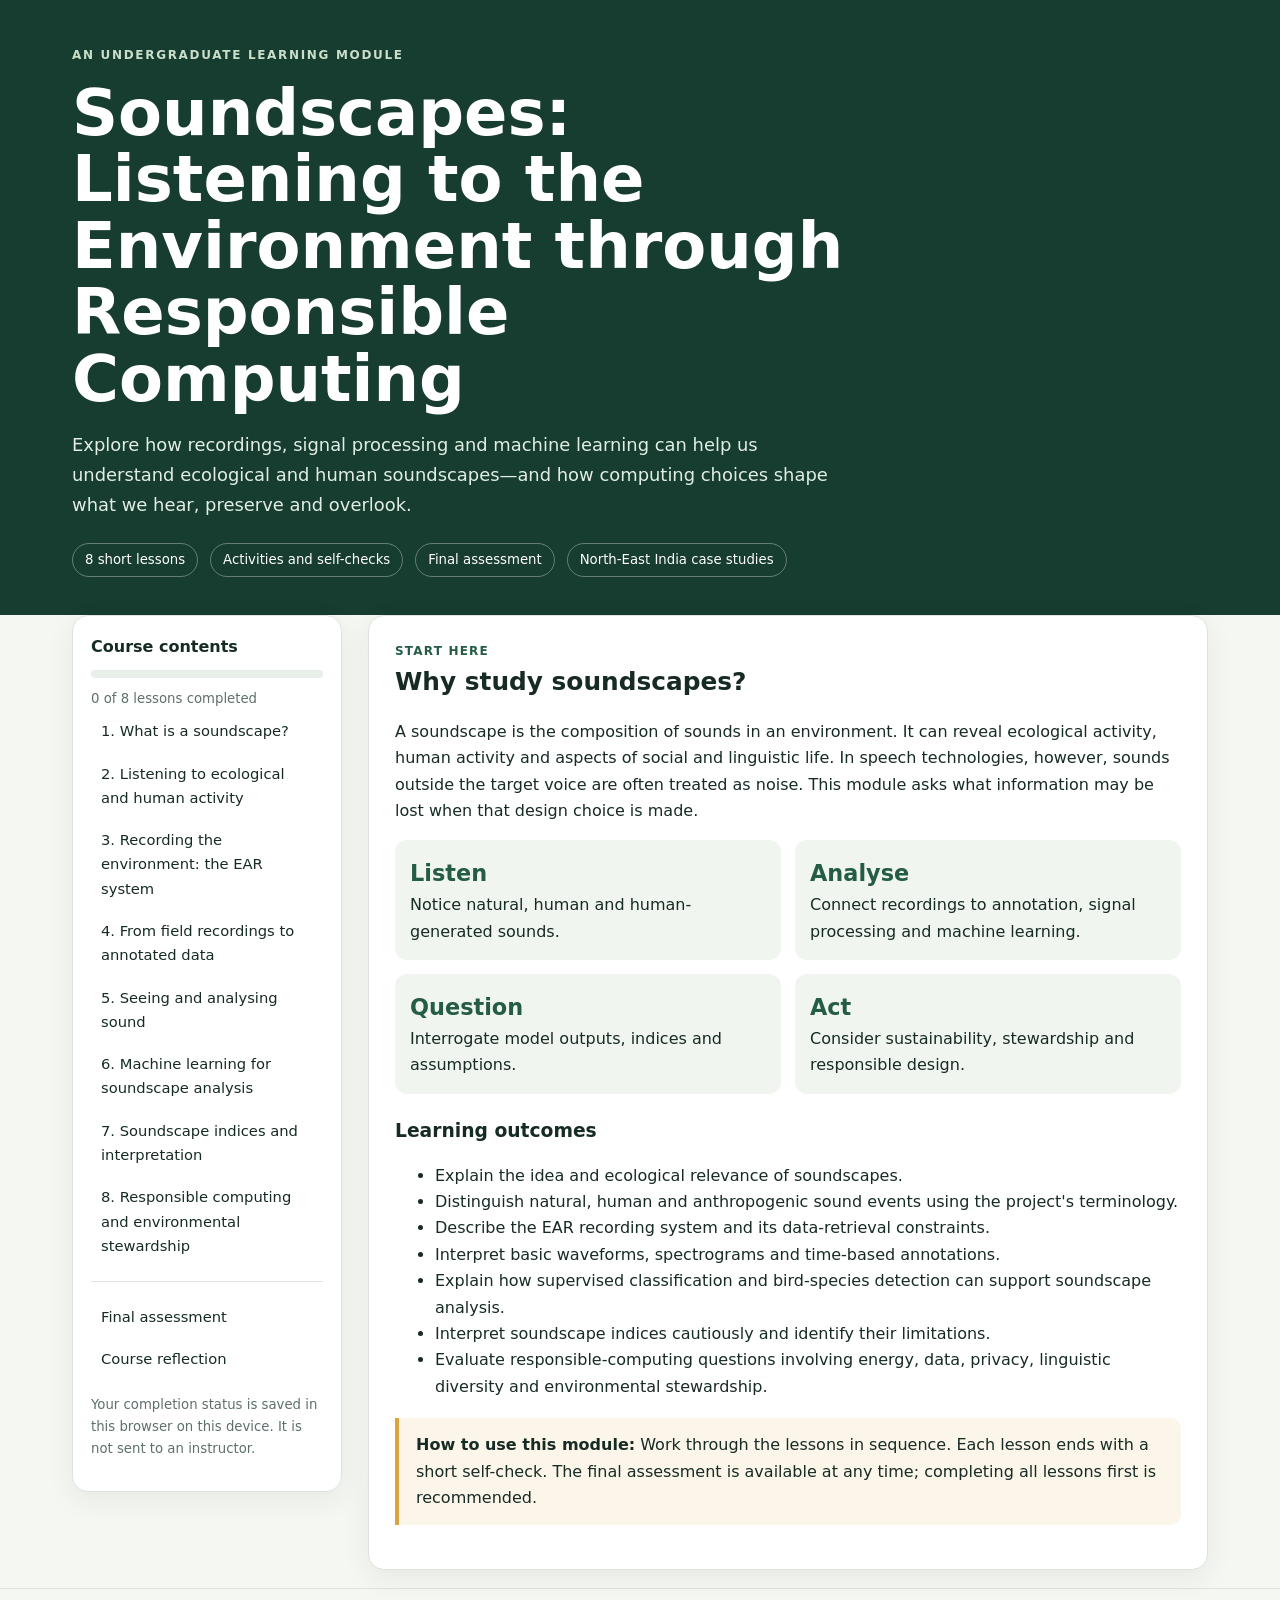
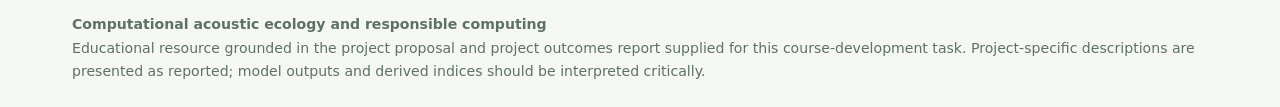
==== index.html @ 2f70ed59 "Add files via upload" ====
<!doctype html>
<html lang="en">
<head>
<meta charset="utf-8">
<meta name="viewport" content="width=device-width, initial-scale=1">
<meta name="description" content="An undergraduate learning module on computational acoustic ecology and responsible computing, grounded in soundscape work in North-East India.">
<title>Soundscapes | Responsible Computing</title>
<style>
:root{--ink:#172b25;--muted:#5e7069;--paper:#f5f7f2;--card:#fff;--green:#245c46;--lime:#dce9d7;--line:#dce4dc;--gold:#d9a441;--shadow:0 8px 28px #183a2a12}
*{box-sizing:border-box}body{margin:0;background:var(--paper);color:var(--ink);font:16px/1.65 system-ui,-apple-system,Segoe UI,Roboto,sans-serif}
a{color:var(--green)}button{font:inherit;cursor:pointer}.wrap{max-width:1180px;margin:auto;padding:0 22px}
header{background:#173c30;color:#fff;padding:46px 0 38px}.eyebrow{text-transform:uppercase;letter-spacing:.14em;font-size:.75rem;font-weight:750;color:#c9dfc9}
h1{font-size:clamp(2.2rem,5vw,4rem);line-height:1.04;max-width:850px;margin:14px 0}.lead{max-width:760px;color:#e1eee4;font-size:1.12rem}
.meta{display:flex;gap:12px;flex-wrap:wrap;margin-top:24px}.pill{border:1px solid #ffffff55;border-radius:30px;padding:5px 12px;font-size:.83rem}
main{padding:28px 0 70px}.layout{display:grid;grid-template-columns:270px minmax(0,1fr);gap:26px;align-items:start}
nav,.panel,.lesson,.quizbox{background:var(--card);border:1px solid var(--line);border-radius:16px;box-shadow:var(--shadow)}
nav{padding:18px;position:sticky;top:16px}nav h2{font-size:1rem;margin:0 0 10px}nav button{display:block;width:100%;text-align:left;border:0;background:transparent;padding:9px 10px;border-radius:9px;color:var(--ink);font-size:.92rem}nav button.active,nav button:hover{background:var(--lime);color:var(--green);font-weight:700}.progress{height:8px;background:#e8eee8;border-radius:20px;overflow:hidden;margin:10px 0}.progress span{display:block;height:100%;width:0;background:var(--green);transition:width .2s}.small{font-size:.83rem;color:var(--muted)}
.content{min-width:0}.panel{padding:26px;margin-bottom:18px}.panel h2{margin:0 0 8px;font-size:1.55rem}.panel h3{margin:22px 0 6px}.lesson{padding:28px;margin-bottom:18px}.lesson h2{font-size:1.75rem;line-height:1.2;margin:5px 0 10px}.lesson h3{margin:25px 0 8px}.lesson p{margin:10px 0}.lesson ul,.lesson ol{padding-left:23px}.tag{font-size:.75rem;text-transform:uppercase;letter-spacing:.1em;color:var(--green);font-weight:800}
.callout{border-left:4px solid var(--gold);background:#fbf6e9;padding:14px 17px;margin:18px 0;border-radius:0 10px 10px 0}.question{padding:14px 0;border-top:1px solid var(--line)}.question:first-child{border-top:0}.question label{display:block;margin:7px 0}.question input{margin-right:8px;accent-color:var(--green)}
.actions{display:flex;gap:10px;flex-wrap:wrap;margin-top:22px}.btn{border:0;background:var(--green);color:white;padding:10px 17px;border-radius:9px;font-weight:700}.btn.secondary{background:#e8eee8;color:var(--ink)}.btn:disabled{opacity:.45;cursor:not-allowed}
.feedback{padding:12px;border-radius:9px;background:#eef5ed;margin-top:12px}.hidden{display:none}.grid2{display:grid;grid-template-columns:1fr 1fr;gap:14px}.stat{background:#f0f5ef;padding:15px;border-radius:12px}.stat strong{display:block;font-size:1.4rem;color:var(--green)}
footer{border-top:1px solid var(--line);padding:24px 0;color:var(--muted);font-size:.88rem}
table{border-collapse:collapse;width:100%;font-size:.93rem}td,th{border:1px solid var(--line);padding:9px;text-align:left;vertical-align:top}th{background:#f0f5ef}
@media(max-width:820px){.layout{grid-template-columns:1fr}nav{position:static}.grid2{grid-template-columns:1fr}}
@media print{nav,.actions,header .meta{display:none!important}body{background:#fff}.layout{display:block}.lesson,.panel{box-shadow:none;break-inside:avoid}}
</style>
</head>
<body>
<header><div class="wrap">
<div class="eyebrow">An undergraduate learning module</div>
<h1>Soundscapes: Listening to the Environment through Responsible Computing</h1>
<p class="lead">Explore how recordings, signal processing and machine learning can help us understand ecological and human soundscapes—and how computing choices shape what we hear, preserve and overlook.</p>
<div class="meta"><span class="pill">8 short lessons</span><span class="pill">Activities and self-checks</span><span class="pill">Final assessment</span><span class="pill">North-East India case studies</span></div>
</div></header>
<main class="wrap"><div class="layout">
<nav aria-label="Course navigation">
<h2>Course contents</h2>
<div class="progress"><span id="progressBar"></span></div><div class="small" id="progressText">0 of 8 lessons completed</div>
<div id="navItems"></div>
<hr style="border:0;border-top:1px solid var(--line);margin:14px 0">
<button data-page="exam">Final assessment</button><button data-page="reflection">Course reflection</button>
<p class="small">Your completion status is saved in this browser on this device. It is not sent to an instructor.</p>
</nav>
<div class="content">
<section class="panel" id="welcome">
<div class="tag">Start here</div><h2>Why study soundscapes?</h2>
<p>A soundscape is the composition of sounds in an environment. It can reveal ecological activity, human activity and aspects of social and linguistic life. In speech technologies, however, sounds outside the target voice are often treated as noise. This module asks what information may be lost when that design choice is made.</p>
<div class="grid2"><div class="stat"><strong>Listen</strong><span>Notice natural, human and human-generated sounds.</span></div><div class="stat"><strong>Analyse</strong><span>Connect recordings to annotation, signal processing and machine learning.</span></div><div class="stat"><strong>Question</strong><span>Interrogate model outputs, indices and assumptions.</span></div><div class="stat"><strong>Act</strong><span>Consider sustainability, stewardship and responsible design.</span></div></div>
<h3>Learning outcomes</h3><ul><li>Explain the idea and ecological relevance of soundscapes.</li><li>Distinguish natural, human and anthropogenic sound events using the project's terminology.</li><li>Describe the EAR recording system and its data-retrieval constraints.</li><li>Interpret basic waveforms, spectrograms and time-based annotations.</li><li>Explain how supervised classification and bird-species detection can support soundscape analysis.</li><li>Interpret soundscape indices cautiously and identify their limitations.</li><li>Evaluate responsible-computing questions involving energy, data, privacy, linguistic diversity and environmental stewardship.</li></ul>
<div class="callout"><strong>How to use this module:</strong> Work through the lessons in sequence. Each lesson ends with a short self-check. The final assessment is available at any time; completing all lessons first is recommended.</div>
</section>
<div id="lessonHost"></div>
<section class="panel hidden" id="exam"><div class="tag">Assessment</div><h2>Final assessment</h2><p>Answer all 15 questions. Each question has one best answer. Your score is calculated in this browser; it is not submitted to a server.</p><div id="examQuestions"></div><div class="actions"><button class="btn" id="gradeExam">Submit answers</button><button class="btn secondary" id="resetExam">Reset</button></div><div id="examResult" class="feedback hidden" aria-live="polite"></div></section>
<section class="panel hidden" id="reflection"><div class="tag">Self-evaluation</div><h2>Reflect on your learning</h2><p>Rate your confidence after completing the module. This is for your own reflection and is not graded.</p><div id="reflectionItems"></div><div class="actions"><button class="btn" id="saveReflection">Save reflection on this device</button><button class="btn secondary" onclick="window.print()">Print course notes</button></div><div id="reflectionResult" class="feedback hidden"></div></section>
</div></div></main>
<footer><div class="wrap"><strong>Computational acoustic ecology and responsible computing</strong><br>Educational resource grounded in the project proposal and project outcomes report supplied for this course-development task. Project-specific descriptions are presented as reported; model outputs and derived indices should be interpreted critically.</div></footer>
<script>
const lessons = [
{title:"What is a soundscape?",sub:"The environment as an acoustic scene",body:`
<p>A soundscape is the composition of sounds heard in a natural or human-made environment. It is not simply a list of isolated noises: sounds overlap, change over time and are experienced in a particular place.</p>
<p>The project frames soundscapes in North-East India as both ecological and human records. Animal calls and other environmental sounds can provide information about ecological activity. Human voices can also carry information about linguistic and social diversity.</p>
<h3>Three useful perspectives</h3><ul><li><b>Ecological:</b> What organisms and environmental processes are acoustically present?</li><li><b>Human and social:</b> What forms of human activity and speech are audible?</li><li><b>Technological:</b> Which sounds does a recording or computational system preserve, classify or discard?</li></ul>
<div class="callout">A central question for this course: when a speech-processing system removes background sound, could it also remove information about biodiversity or low-resource languages?</div>
<h3>Activity: listen before labelling</h3><p>Listen to a one-minute recording of an outdoor environment (use an approved, non-sensitive recording). Write down every distinct sound you notice before assigning categories. Compare your list with a classmate's. Which sounds did you notice differently?</p>
` ,q:"Which statement best captures the project's view of soundscapes?",opts:["Only animal calls are part of a soundscape.","A soundscape can include ecological sounds and human/linguistic elements.","Soundscapes are recordings with speech removed.","A soundscape is the same as a species inventory."],a:1,why:"The proposal explicitly includes linguistic elements alongside ecological sounds."},
{title:"Listening to ecological and human activity",sub:"Natural sounds, human sounds and anthropogenic activity",body:`
<p>The outcomes report describes a manual annotation scheme that initially uses three labels: <b>HUM</b> (Human), <b>ANI</b> (Animal) and <b>ANT</b> (Anthropogenic). Examples of anthropogenic sources include vehicles, machinery and chainsaws.</p>
<p>The report also describes a later machine-learning toolbox that detects four broad classes: birds, animals, human and anthropogenic activity. These are related but not identical schemes: one is an initial annotation convention and the other is a classifier's output categories.</p>
<h3>Why distinguish the categories?</h3><ul><li>Human presence and anthropogenic machinery are not the same phenomenon.</li><li>Animal sounds may be ecologically informative, but a detector may miss quiet, distant or unfamiliar calls.</li><li>One recording can contain several overlapping sources.</li></ul>
<h3>Activity: build a sound-event inventory</h3><p>For a short recording, create a table with columns for start time, end time, audible event, provisional category and confidence. Mark uncertain events rather than forcing a label.</p>
<div class="callout"><b>Interpretive caution:</b> The presence or proportion of a sound category is not, by itself, a complete judgement about whether an environment is healthy or degraded.</div>
`,q:"In the initial annotation scheme described in the report, what does ANT refer to?",opts:["Animal calls","Anthropogenic sounds such as vehicles and machinery","All human speech","Bird species"],a:1,why:"The report defines ANT as anthropogenic and gives vehicles, machinery and chainsaws as examples."},
{title:"Recording the environment: the EAR system",sub:"Field recording as an engineering problem",body:`
<p>The project developed an <b>Environmental Acoustic Recording (EAR) system</b> to collect soundscape data in the North-East Indian environment. The outcomes report describes a high-quality Sennheiser USB microphone, battery and solar PV panels, 100 GB solid-state storage, a Raspberry Pi single-board computer and a microcontroller with cellular/Bluetooth Low Energy (BLE) capability.</p>
<p>The system records continuously and stores audio as 10-second WAV files. Its design responds to practical constraints: outdoor weather exposure, power availability, large audio files and weak cellular connectivity at remote locations.</p>
<h3>Engineering trade-offs</h3><ul><li><b>Audio quality:</b> microphone and enclosure design must protect recordings without unduly obstructing sound.</li><li><b>Energy:</b> continuous recording and wireless communication consume power.</li><li><b>Storage:</b> uncompressed WAV files accumulate quickly.</li><li><b>Connectivity:</b> sending all audio over a weak cellular connection may be impractical.</li></ul>
<h3>Activity: design review</h3><p>Imagine deploying a recorder at a rainy, remote site. Identify two likely failure modes and propose a mitigation for each. Consider water ingress, battery depletion, storage limits, wind noise and physical access.</p>
`,q:"Why was the EAR system designed not to transmit all recorded WAV files continuously over cellular networks?",opts:["WAV files cannot be transmitted digitally.","Large audio volumes and weak connectivity make continuous transfer impractical.","The microphone only works offline.","BirdNET requires physical access to the recorder."],a:1,why:"The report identifies large data volumes and low cellular connectivity as key constraints."},
{title:"From field recordings to annotated data",sub:"Segmentation, labelling and ground truth",body:`
<p>The outcomes report describes recordings stored as 10-second WAV files. Manual annotation is performed in Praat by marking the start time, end time and category of individual sound events. The annotations are stored in TextGrid files aligned with the corresponding audio.</p>
<p>Annotation is labour-intensive. It is also important because labelled examples can be used to train and evaluate machine-learning models. Labels are not perfect truth: ambiguous, overlapping or faint sounds require careful judgement and clear annotation guidelines.</p>
<h3>A simple annotation workflow</h3><ol><li>Open the audio file and inspect its waveform and spectrogram.</li><li>Listen to the full clip before making detailed labels.</li><li>Mark event boundaries and assign a category.</li><li>Record uncertainty and overlapping events explicitly.</li><li>Review a sample with another annotator and resolve disagreements using documented rules.</li></ol>
<h3>Activity: annotation quality</h3><p>Two students independently annotate the same clip. Compare event boundaries and labels. Discuss whether differences come from hearing, category definitions, overlap or ambiguous evidence. Write one rule that would improve consistency.</p>
<div class="callout">A machine-learning system can only learn the distinctions represented in its training labels. Annotation choices therefore shape what the system can recognise.</div>
`,q:"What information is recorded in the Praat/TextGrid annotation workflow described in the report?",opts:["Only the filename and recording date","Start time, end time and category of sound events","Only bird species names","Battery voltage and cellular signal strength"],a:1,why:"The report specifies event start time, end time and category, stored in TextGrid files."},
{title:"Seeing and analysing sound",sub:"Waveforms, spectrograms and time",body:`
<p>Audio can be inspected in several complementary ways. A waveform shows amplitude over time. A spectrogram shows how energy is distributed across frequency over time. Listening remains essential: visual patterns can guide attention but do not automatically identify a sound source.</p>
<h3>Key ideas</h3><ul><li><b>Sampling rate:</b> how many amplitude samples are measured per second.</li><li><b>Amplitude:</b> the magnitude of the recorded signal; it is affected by source level, distance, microphone and gain.</li><li><b>Frequency:</b> the rate of oscillation, commonly perceived in relation to pitch.</li><li><b>Time-frequency pattern:</b> a spectrogram can reveal tonal calls, broadband impacts and repeated events.</li></ul>
<p>The project uses spectrogram-based annotation as part of preparing labelled environmental audio. A visual display should be interpreted alongside the original recording and field context.</p>
<h3>Activity: compare two events</h3><p>Choose two events in a recording. Describe their duration, relative amplitude, frequency distribution and repetition. Then listen again and state what the visual representation did—and did not—help you infer.</p>
`,q:"What does a spectrogram primarily represent?",opts:["The geographic location of a microphone","The distribution of signal energy across frequency and time","The exact identity of every sound source","The battery status of a recorder"],a:1,why:"A spectrogram represents time-frequency energy; source identity requires interpretation and often listening or additional analysis."},
{title:"Machine learning for soundscape analysis",sub:"Classification, model outputs and limits",body:`
<p>The project outcomes report describes Python tools for classifying environmental audio into broad categories and a later multimodal pipeline combining PANN-based acoustic-event classification with BirdNET bird-species detection.</p>
<p>In the reported pipeline, PANN models identify prominent acoustic events and their outputs are mapped to broader environmental categories. BirdNET is applied in parallel to identify candidate bird species and their temporal occurrence. The detections are then aligned in time for further analysis.</p>
<h3>What a classifier does</h3><ol><li>Receives an audio segment or analysis window.</li><li>Computes an internal representation of the audio.</li><li>Produces scores or detections for learned classes.</li><li>Requires validation, threshold choices and interpretation.</li></ol>
<h3>Why use complementary models?</h3><p>A general acoustic-event classifier and a bird-species classifier answer different questions. Combining them can provide a richer description, but it also introduces model errors, mismatched time scales and possible duplicate or spurious detections.</p>
<h3>Activity: challenge a prediction</h3><p>Take one model output and ask: What evidence in the audio supports it? What else could produce a similar sound? What source or species might the model fail to detect? What human review would you require?</p>
<div class="callout">A model prediction is evidence to examine, not a guaranteed fact about the environment.</div>
`,q:"Why does the reported pipeline combine PANNs and BirdNET?",opts:["They perform exactly the same task.","They provide complementary acoustic-event and bird-species detections.","One replaces the need for audio recordings.","Together they eliminate all classification errors."],a:1,why:"The report describes PANNs for acoustic events and BirdNET for candidate bird species."},
{title:"Soundscape indices and interpretation",sub:"Turning detections into summaries",body:`
<p>The project report describes time-aligned detections and a set of semantic measures stored with temporal metadata in a structured CSV dataset. These measures summarise model outputs; they should not be mistaken for direct, complete measurements of ecological condition.</p>
<table><thead><tr><th>Measure</th><th>Meaning as described in the report</th></tr></thead><tbody>
<tr><td>AAI</td><td>Proportion of detected PANN acoustic activity assigned to anthropogenic sounds.</td></tr>
<tr><td>NSI</td><td>Proportion of detected PANN activity assigned to natural categories.</td></tr>
<tr><td>HDI</td><td>Proportion of PANN activity contributed by labels classified as direct human-disturbance sounds.</td></tr>
<tr><td>BAI</td><td>Whether BirdNET detected at least one bird in the analysis window.</td></tr>
<tr><td>Richness</td><td>Number of unique bird species detected in the window.</td></tr>
<tr><td>Shannon diversity</td><td>Diversity of bird detections, incorporating species count and relative frequencies.</td></tr>
<tr><td>BDR</td><td>Number of BirdNET detections per second of analysis window.</td></tr></tbody></table>
<h3>How to interpret responsibly</h3><ul><li>Ask which labels contribute to each index and how they were mapped.</li><li>Check whether recording duration, microphone placement, season and weather are comparable.</li><li>Consider false positives, false negatives and species-specific detection bias.</li><li>Do not infer ecological improvement or degradation from one index alone.</li><li>Use field observations and ecological expertise to validate interpretations.</li></ul>
<h3>Activity: interpret a hypothetical comparison</h3><p>Site A has a higher NSI than Site B on one recording day. List at least three alternative explanations besides “Site A is ecologically healthier”.</p>
`,q:"Which is the most responsible interpretation of a higher NSI value?",opts:["It proves that the site has greater biodiversity.","It indicates a larger share of detected PANN activity was assigned to natural categories, subject to model and sampling limitations.","It proves anthropogenic impacts are absent.","It directly measures the number of animal species."],a:1,why:"NSI is defined as a proportion of detected PANN activity mapped to natural categories; it is not a direct biodiversity measure."},
{title:"Responsible computing and environmental stewardship",sub:"Design choices have consequences",body:`
<p>Responsible computing asks not only whether a system works, but also what it costs, whom it serves, what it overlooks and what consequences follow from its design. The project links acoustic monitoring to environmental awareness and to the preservation of ecological and linguistic information.</p>
<h3>Four dimensions to consider</h3><ul><li><b>Environmental sustainability:</b> energy for recording, processing and communication; device lifetime; repairability and material use.</li><li><b>Data responsibility:</b> consent, privacy, access controls and careful handling of recordings containing identifiable speech.</li><li><b>Representation:</b> whether models recognise local species, accents and low-resource languages—or systematically overlook them.</li><li><b>Interpretation:</b> whether visualisations and indices communicate uncertainty and avoid overstating ecological conclusions.</li></ul>
<p>The dataMule approach in the outcomes report illustrates a design response to connectivity and energy constraints: BLE interaction can activate a temporary Wi-Fi access point for local bulk retrieval, while Wi-Fi remains powered down during normal operation.</p>
<h3>Discussion: is background really noise?</h3><p>Imagine a speech recogniser that suppresses everything except the foreground speaker. What ecological information might disappear? Could speech from a less-resourced language be treated as unwanted background? Who decides what counts as the target signal?</p>
<h3>Activity: responsible-design checklist</h3><p>For a proposed acoustic-monitoring deployment, write one design requirement for each of the four dimensions above. Explain who benefits and who could be harmed by each decision.</p>
<div class="callout"><b>Take-home principle:</b> “Noise” is often a task-dependent label, not an intrinsic property of a sound. Removing it may improve one task while destroying information valuable for another.</div>
`,q:"Which is an example of responsible computing in the EAR/dataMule design?",opts:["Transmitting every raw audio file continuously regardless of connectivity.","Keeping Wi-Fi powered down during normal operation and enabling local retrieval when needed.","Deleting all recordings after classification without review.","Treating every non-target sound as irrelevant."],a:1,why:"The report describes keeping Wi-Fi off to reduce energy use and enabling temporary local access for bulk data retrieval."}
];
const exam = [
["A soundscape can include:",["Only wildlife","Ecological and human/linguistic sounds","Only sounds above 1 kHz","Only sounds recorded outdoors"],1],
["The initial annotation labels in the report include:",["HUM, ANI and ANT","AAI, NSI and BAI","WAV, CSV and XML","PANN, BirdNET and Praat"],0],
["The EAR device stores recordings as:",["10-second WAV files","One continuous MP3 per year","TextGrid files only","JPEG images"],0],
["A design constraint for remote recording is:",["Unlimited cellular bandwidth","Low connectivity and large audio files","No need for storage","No power requirements"],1],
["The dataMule approach uses BLE to:",["Identify bird species","Trigger temporary local access for data retrieval","Annotate audio automatically","Replace the microphone"],1],
["Praat/TextGrid annotation records:",["Event boundaries and labels","Only model confidence","Solar panel output","GPS tracks only"],0],
["A waveform displays:",["Amplitude over time","Species richness over time","Frequency only","Model accuracy"],0],
["A spectrogram displays:",["Time-frequency energy","Only the file name","The recorder's location","The annotation author's identity"],0],
["PANNs and BirdNET are combined because:",["They offer complementary detections","They always agree","They remove the need for validation","They are both recording devices"],0],
["BirdNET is used in the reported pipeline to:",["Detect candidate bird species","Measure battery capacity","Classify human dialects","Create WAV files"],0],
["AAI summarises:",["Detected PANN activity assigned to anthropogenic sounds","The number of unique bird species","The number of recording devices","The duration of speech"],0],
["A higher NSI directly proves:",["Higher biodiversity","No disturbance","A greater share of detected PANN activity mapped to natural categories","More bird species"],2],
["Why should model outputs be checked?",["Models are always random","False positives, false negatives and class bias are possible","Checking reduces audio quality","Annotations are unnecessary"],1],
["A responsible response to speech privacy is to:",["Publish all raw recordings","Consider consent, identifiability and access controls","Ignore human voices","Assume outdoor speech is never sensitive"],1],
["The central responsible-computing question is:",["How can all background sound be deleted?","Who/what is affected by design choices about what is retained, analysed or discarded?","How can models avoid all human review?","How can every recording be transmitted continuously?"],1]
];
const nav = document.getElementById('navItems'), host=document.getElementById('lessonHost');
let completed=JSON.parse(localStorage.getItem('sc_completed')||'[]');
function progress(){document.getElementById('progressBar').style.width=(completed.length/8*100)+'%';document.getElementById('progressText').textContent=completed.length+' of 8 lessons completed';}
function showPage(which){
 document.querySelectorAll('#welcome,#exam,#reflection').forEach(x=>x.classList.add('hidden'));host.innerHTML='';
 if(which==='exam'){document.getElementById('exam').classList.remove('hidden');return}
 if(which==='reflection'){document.getElementById('reflection').classList.remove('hidden');return}
 if(which==='welcome'){document.getElementById('welcome').classList.remove('hidden');return}
 const i=Number(which),l=lessons[i]; const box=document.createElement('article');box.className='lesson';
 box.innerHTML=`<div class="tag">Lesson ${i+1} of 8</div><h2>${l.title}</h2><p class="small">${l.sub}</p>${l.body}<div class="quizbox" style="padding:18px;margin-top:24px"><h3 style="margin-top:0">Quick self-check</h3><p>${l.q}</p>${l.opts.map((o,j)=>`<label><input type="radio" name="q${i}" value="${j}">${o}</label>`).join('')}<div class="actions"><button class="btn" id="check${i}">Check answer</button></div><div id="fb${i}" class="feedback hidden" aria-live="polite"></div></div><div class="actions"><button class="btn secondary" id="prev" ${i===0?'disabled':''}>Previous lesson</button><button class="btn" id="done">${completed.includes(i)?'Completed ✓':'Mark lesson complete'}</button><button class="btn secondary" id="next" ${i===7?'disabled':''}>Next lesson</button></div>`;
 host.appendChild(box);
 document.getElementById('check'+i).onclick=()=>{const v=document.querySelector(`input[name="q${i}"]:checked`),fb=document.getElementById('fb'+i);fb.classList.remove('hidden');fb.innerHTML=v&&Number(v.value)===l.a?'<b>Correct.</b> ':'<b>Not quite.</b> '+l.why;if(v&&Number(v.value)===l.a)fb.innerHTML='<b>Correct.</b> '+l.why};
 document.getElementById('done').onclick=()=>{if(!completed.includes(i))completed.push(i);localStorage.setItem('sc_completed',JSON.stringify(completed));progress();document.getElementById('done').textContent='Completed ✓';nav.querySelectorAll('button')[i+1].classList.add('done')};
 document.getElementById('prev').onclick=()=>showPage(i-1);document.getElementById('next').onclick=()=>showPage(i+1);
}
lessons.forEach((l,i)=>{const b=document.createElement('button');b.textContent=(i+1)+'. '+l.title;b.dataset.page=i;b.onclick=()=>{document.querySelectorAll('nav button').forEach(x=>x.classList.remove('active'));b.classList.add('active');showPage(i)};nav.appendChild(b)});
document.querySelectorAll('nav [data-page]').forEach(b=>b.onclick=()=>{document.querySelectorAll('nav button').forEach(x=>x.classList.remove('active'));b.classList.add('active');showPage(b.dataset.page)});
progress();showPage('welcome');
const eq=document.getElementById('examQuestions');
exam.forEach((q,i)=>{const d=document.createElement('div');d.className='question';d.innerHTML=`<b>${i+1}. ${q[0]}</b>${q[1].map((o,j)=>`<label><input type="radio" name="e${i}" value="${j}">${o}</label>`).join('')}`;eq.appendChild(d)});
document.getElementById('gradeExam').onclick=()=>{let score=0,missing=0;exam.forEach((q,i)=>{const v=document.querySelector(`input[name="e${i}"]:checked`);if(!v)missing++;else if(+v.value===q[2])score++});const r=document.getElementById('examResult');r.classList.remove('hidden');r.innerHTML=`<b>Your score: ${score} / ${exam.length} (${Math.round(score/exam.length*100)}%).</b> ${missing?missing+' question(s) unanswered. ':''}${score>=12?'Strong understanding. Review any topics you found difficult.':'Review the relevant lessons and try again.'}<ol>${exam.map((q,i)=>`<li>${q[0]} <b>${q[1][q[2]]}</b></li>`).join('')}</ol>`};
document.getElementById('resetExam').onclick=()=>{document.querySelectorAll('#exam input').forEach(x=>x.checked=false);document.getElementById('examResult').classList.add('hidden')};
const refs=['I can explain what a soundscape includes.','I can distinguish the project’s sound-event categories.','I can describe the EAR system and its constraints.','I can explain how audio annotation is created.','I can interpret a waveform and spectrogram.','I can explain the roles of PANNs and BirdNET.','I can interpret the reported indices cautiously.','I can identify responsible-computing concerns.'];
document.getElementById('reflectionItems').innerHTML=refs.map((x,i)=>`<div class="question"><b>${x}</b><div>${['Not yet','A little','Mostly','Confident'].map((v,j)=>`<label><input type="radio" name="r${i}" value="${j}">${v}</label>`).join('')}</div></div>`).join('');
document.getElementById('saveReflection').onclick=()=>{let vals=refs.map((_,i)=>{let v=document.querySelector(`input[name="r${i}"]:checked`);return v?+v.value:null});localStorage.setItem('sc_reflection',JSON.stringify(vals));let r=document.getElementById('reflectionResult');r.classList.remove('hidden');r.textContent='Your reflection has been saved in this browser. It is not sent to an instructor.'};
</script>
</body></html>
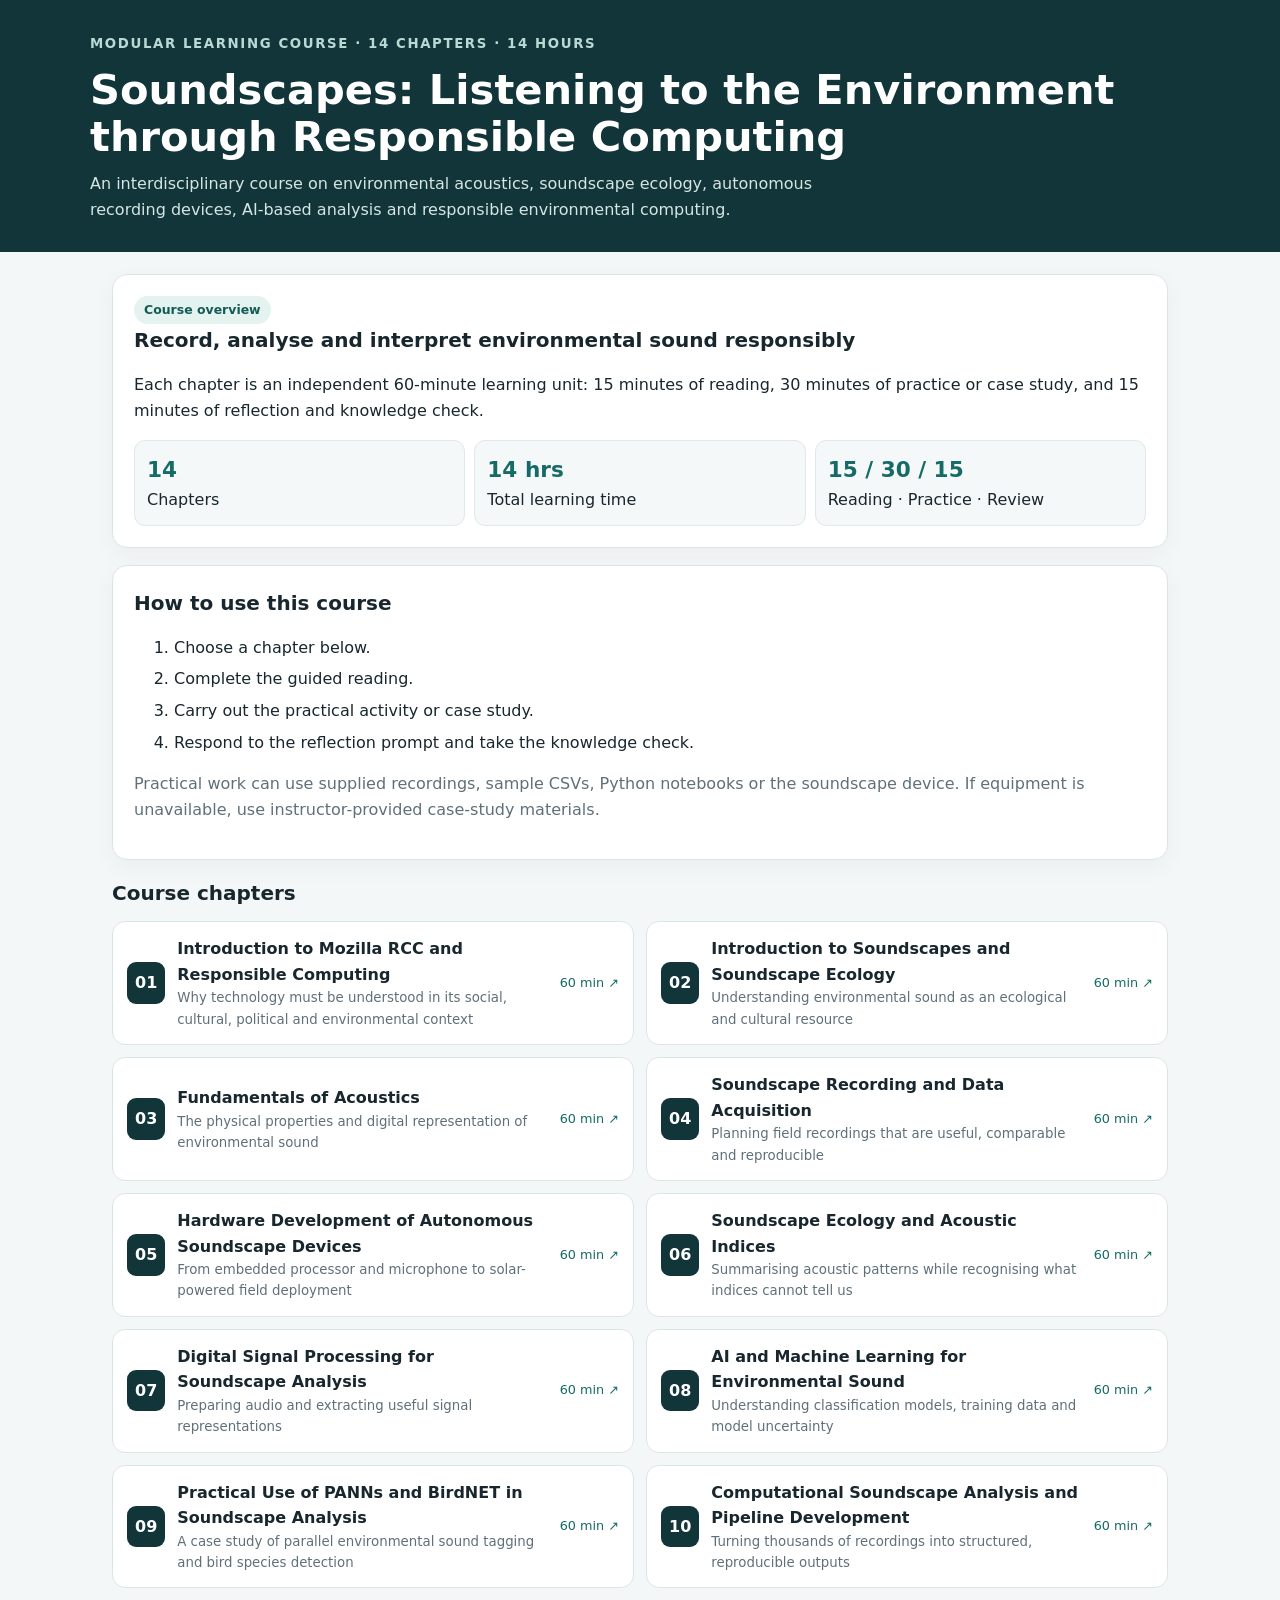
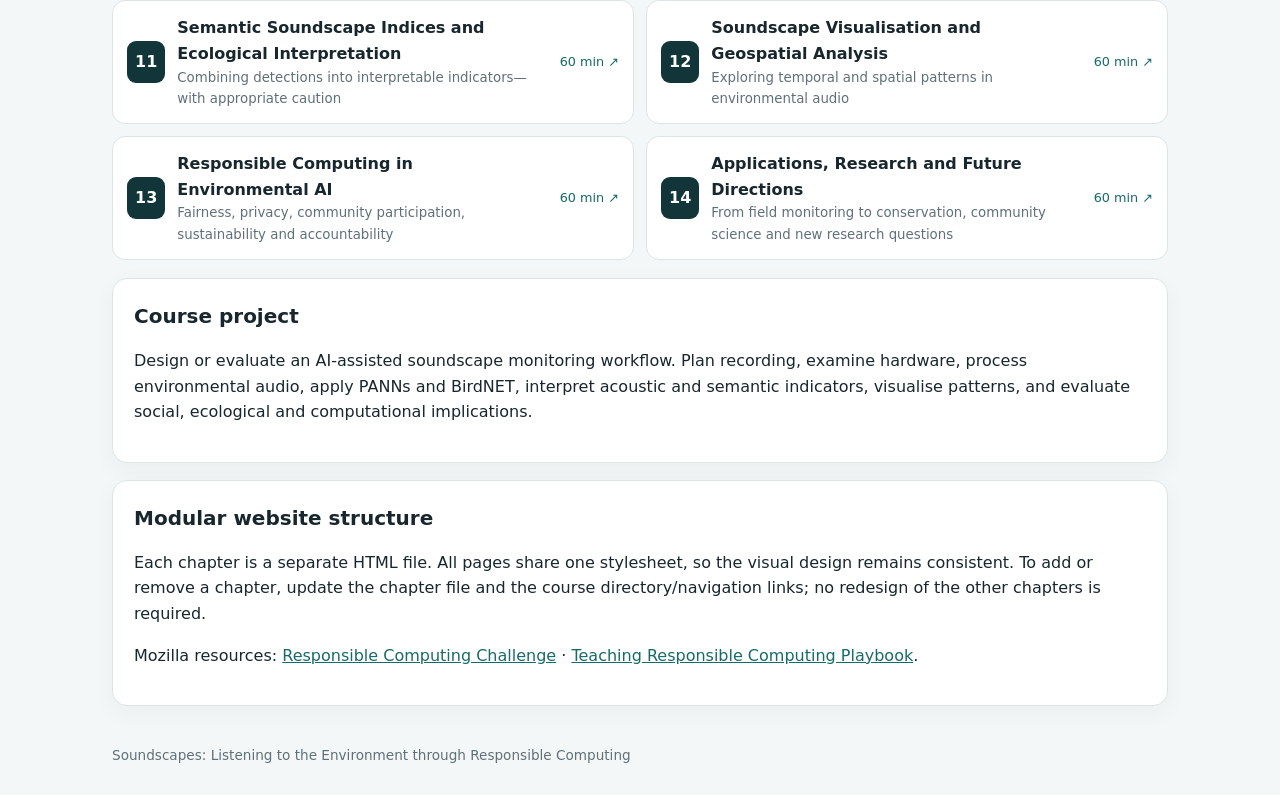
==== commit f44dbd58: "V1" ====
--- a/index.html
+++ b/index.html
@@ -1,165 +1,7 @@
-<!doctype html>
-<html lang="en">
-<head>
-<meta charset="utf-8">
-<meta name="viewport" content="width=device-width, initial-scale=1">
-<meta name="description" content="An undergraduate learning module on computational acoustic ecology and responsible computing, grounded in soundscape work in North-East India.">
-<title>Soundscapes | Responsible Computing</title>
-<style>
-:root{--ink:#172b25;--muted:#5e7069;--paper:#f5f7f2;--card:#fff;--green:#245c46;--lime:#dce9d7;--line:#dce4dc;--gold:#d9a441;--shadow:0 8px 28px #183a2a12}
-*{box-sizing:border-box}body{margin:0;background:var(--paper);color:var(--ink);font:16px/1.65 system-ui,-apple-system,Segoe UI,Roboto,sans-serif}
-a{color:var(--green)}button{font:inherit;cursor:pointer}.wrap{max-width:1180px;margin:auto;padding:0 22px}
-header{background:#173c30;color:#fff;padding:46px 0 38px}.eyebrow{text-transform:uppercase;letter-spacing:.14em;font-size:.75rem;font-weight:750;color:#c9dfc9}
-h1{font-size:clamp(2.2rem,5vw,4rem);line-height:1.04;max-width:850px;margin:14px 0}.lead{max-width:760px;color:#e1eee4;font-size:1.12rem}
-.meta{display:flex;gap:12px;flex-wrap:wrap;margin-top:24px}.pill{border:1px solid #ffffff55;border-radius:30px;padding:5px 12px;font-size:.83rem}
-main{padding:28px 0 70px}.layout{display:grid;grid-template-columns:270px minmax(0,1fr);gap:26px;align-items:start}
-nav,.panel,.lesson,.quizbox{background:var(--card);border:1px solid var(--line);border-radius:16px;box-shadow:var(--shadow)}
-nav{padding:18px;position:sticky;top:16px}nav h2{font-size:1rem;margin:0 0 10px}nav button{display:block;width:100%;text-align:left;border:0;background:transparent;padding:9px 10px;border-radius:9px;color:var(--ink);font-size:.92rem}nav button.active,nav button:hover{background:var(--lime);color:var(--green);font-weight:700}.progress{height:8px;background:#e8eee8;border-radius:20px;overflow:hidden;margin:10px 0}.progress span{display:block;height:100%;width:0;background:var(--green);transition:width .2s}.small{font-size:.83rem;color:var(--muted)}
-.content{min-width:0}.panel{padding:26px;margin-bottom:18px}.panel h2{margin:0 0 8px;font-size:1.55rem}.panel h3{margin:22px 0 6px}.lesson{padding:28px;margin-bottom:18px}.lesson h2{font-size:1.75rem;line-height:1.2;margin:5px 0 10px}.lesson h3{margin:25px 0 8px}.lesson p{margin:10px 0}.lesson ul,.lesson ol{padding-left:23px}.tag{font-size:.75rem;text-transform:uppercase;letter-spacing:.1em;color:var(--green);font-weight:800}
-.callout{border-left:4px solid var(--gold);background:#fbf6e9;padding:14px 17px;margin:18px 0;border-radius:0 10px 10px 0}.question{padding:14px 0;border-top:1px solid var(--line)}.question:first-child{border-top:0}.question label{display:block;margin:7px 0}.question input{margin-right:8px;accent-color:var(--green)}
-.actions{display:flex;gap:10px;flex-wrap:wrap;margin-top:22px}.btn{border:0;background:var(--green);color:white;padding:10px 17px;border-radius:9px;font-weight:700}.btn.secondary{background:#e8eee8;color:var(--ink)}.btn:disabled{opacity:.45;cursor:not-allowed}
-.feedback{padding:12px;border-radius:9px;background:#eef5ed;margin-top:12px}.hidden{display:none}.grid2{display:grid;grid-template-columns:1fr 1fr;gap:14px}.stat{background:#f0f5ef;padding:15px;border-radius:12px}.stat strong{display:block;font-size:1.4rem;color:var(--green)}
-footer{border-top:1px solid var(--line);padding:24px 0;color:var(--muted);font-size:.88rem}
-table{border-collapse:collapse;width:100%;font-size:.93rem}td,th{border:1px solid var(--line);padding:9px;text-align:left;vertical-align:top}th{background:#f0f5ef}
-@media(max-width:820px){.layout{grid-template-columns:1fr}nav{position:static}.grid2{grid-template-columns:1fr}}
-@media print{nav,.actions,header .meta{display:none!important}body{background:#fff}.layout{display:block}.lesson,.panel{box-shadow:none;break-inside:avoid}}
-</style>
-</head>
-<body>
-<header><div class="wrap">
-<div class="eyebrow">An undergraduate learning module</div>
-<h1>Soundscapes: Listening to the Environment through Responsible Computing</h1>
-<p class="lead">Explore how recordings, signal processing and machine learning can help us understand ecological and human soundscapes—and how computing choices shape what we hear, preserve and overlook.</p>
-<div class="meta"><span class="pill">8 short lessons</span><span class="pill">Activities and self-checks</span><span class="pill">Final assessment</span><span class="pill">North-East India case studies</span></div>
-</div></header>
-<main class="wrap"><div class="layout">
-<nav aria-label="Course navigation">
-<h2>Course contents</h2>
-<div class="progress"><span id="progressBar"></span></div><div class="small" id="progressText">0 of 8 lessons completed</div>
-<div id="navItems"></div>
-<hr style="border:0;border-top:1px solid var(--line);margin:14px 0">
-<button data-page="exam">Final assessment</button><button data-page="reflection">Course reflection</button>
-<p class="small">Your completion status is saved in this browser on this device. It is not sent to an instructor.</p>
-</nav>
-<div class="content">
-<section class="panel" id="welcome">
-<div class="tag">Start here</div><h2>Why study soundscapes?</h2>
-<p>A soundscape is the composition of sounds in an environment. It can reveal ecological activity, human activity and aspects of social and linguistic life. In speech technologies, however, sounds outside the target voice are often treated as noise. This module asks what information may be lost when that design choice is made.</p>
-<div class="grid2"><div class="stat"><strong>Listen</strong><span>Notice natural, human and human-generated sounds.</span></div><div class="stat"><strong>Analyse</strong><span>Connect recordings to annotation, signal processing and machine learning.</span></div><div class="stat"><strong>Question</strong><span>Interrogate model outputs, indices and assumptions.</span></div><div class="stat"><strong>Act</strong><span>Consider sustainability, stewardship and responsible design.</span></div></div>
-<h3>Learning outcomes</h3><ul><li>Explain the idea and ecological relevance of soundscapes.</li><li>Distinguish natural, human and anthropogenic sound events using the project's terminology.</li><li>Describe the EAR recording system and its data-retrieval constraints.</li><li>Interpret basic waveforms, spectrograms and time-based annotations.</li><li>Explain how supervised classification and bird-species detection can support soundscape analysis.</li><li>Interpret soundscape indices cautiously and identify their limitations.</li><li>Evaluate responsible-computing questions involving energy, data, privacy, linguistic diversity and environmental stewardship.</li></ul>
-<div class="callout"><strong>How to use this module:</strong> Work through the lessons in sequence. Each lesson ends with a short self-check. The final assessment is available at any time; completing all lessons first is recommended.</div>
-</section>
-<div id="lessonHost"></div>
-<section class="panel hidden" id="exam"><div class="tag">Assessment</div><h2>Final assessment</h2><p>Answer all 15 questions. Each question has one best answer. Your score is calculated in this browser; it is not submitted to a server.</p><div id="examQuestions"></div><div class="actions"><button class="btn" id="gradeExam">Submit answers</button><button class="btn secondary" id="resetExam">Reset</button></div><div id="examResult" class="feedback hidden" aria-live="polite"></div></section>
-<section class="panel hidden" id="reflection"><div class="tag">Self-evaluation</div><h2>Reflect on your learning</h2><p>Rate your confidence after completing the module. This is for your own reflection and is not graded.</p><div id="reflectionItems"></div><div class="actions"><button class="btn" id="saveReflection">Save reflection on this device</button><button class="btn secondary" onclick="window.print()">Print course notes</button></div><div id="reflectionResult" class="feedback hidden"></div></section>
-</div></div></main>
-<footer><div class="wrap"><strong>Computational acoustic ecology and responsible computing</strong><br>Educational resource grounded in the project proposal and project outcomes report supplied for this course-development task. Project-specific descriptions are presented as reported; model outputs and derived indices should be interpreted critically.</div></footer>
-<script>
-const lessons = [
-{title:"What is a soundscape?",sub:"The environment as an acoustic scene",body:`
-<p>A soundscape is the composition of sounds heard in a natural or human-made environment. It is not simply a list of isolated noises: sounds overlap, change over time and are experienced in a particular place.</p>
-<p>The project frames soundscapes in North-East India as both ecological and human records. Animal calls and other environmental sounds can provide information about ecological activity. Human voices can also carry information about linguistic and social diversity.</p>
-<h3>Three useful perspectives</h3><ul><li><b>Ecological:</b> What organisms and environmental processes are acoustically present?</li><li><b>Human and social:</b> What forms of human activity and speech are audible?</li><li><b>Technological:</b> Which sounds does a recording or computational system preserve, classify or discard?</li></ul>
-<div class="callout">A central question for this course: when a speech-processing system removes background sound, could it also remove information about biodiversity or low-resource languages?</div>
-<h3>Activity: listen before labelling</h3><p>Listen to a one-minute recording of an outdoor environment (use an approved, non-sensitive recording). Write down every distinct sound you notice before assigning categories. Compare your list with a classmate's. Which sounds did you notice differently?</p>
-` ,q:"Which statement best captures the project's view of soundscapes?",opts:["Only animal calls are part of a soundscape.","A soundscape can include ecological sounds and human/linguistic elements.","Soundscapes are recordings with speech removed.","A soundscape is the same as a species inventory."],a:1,why:"The proposal explicitly includes linguistic elements alongside ecological sounds."},
-{title:"Listening to ecological and human activity",sub:"Natural sounds, human sounds and anthropogenic activity",body:`
-<p>The outcomes report describes a manual annotation scheme that initially uses three labels: <b>HUM</b> (Human), <b>ANI</b> (Animal) and <b>ANT</b> (Anthropogenic). Examples of anthropogenic sources include vehicles, machinery and chainsaws.</p>
-<p>The report also describes a later machine-learning toolbox that detects four broad classes: birds, animals, human and anthropogenic activity. These are related but not identical schemes: one is an initial annotation convention and the other is a classifier's output categories.</p>
-<h3>Why distinguish the categories?</h3><ul><li>Human presence and anthropogenic machinery are not the same phenomenon.</li><li>Animal sounds may be ecologically informative, but a detector may miss quiet, distant or unfamiliar calls.</li><li>One recording can contain several overlapping sources.</li></ul>
-<h3>Activity: build a sound-event inventory</h3><p>For a short recording, create a table with columns for start time, end time, audible event, provisional category and confidence. Mark uncertain events rather than forcing a label.</p>
-<div class="callout"><b>Interpretive caution:</b> The presence or proportion of a sound category is not, by itself, a complete judgement about whether an environment is healthy or degraded.</div>
-`,q:"In the initial annotation scheme described in the report, what does ANT refer to?",opts:["Animal calls","Anthropogenic sounds such as vehicles and machinery","All human speech","Bird species"],a:1,why:"The report defines ANT as anthropogenic and gives vehicles, machinery and chainsaws as examples."},
-{title:"Recording the environment: the EAR system",sub:"Field recording as an engineering problem",body:`
-<p>The project developed an <b>Environmental Acoustic Recording (EAR) system</b> to collect soundscape data in the North-East Indian environment. The outcomes report describes a high-quality Sennheiser USB microphone, battery and solar PV panels, 100 GB solid-state storage, a Raspberry Pi single-board computer and a microcontroller with cellular/Bluetooth Low Energy (BLE) capability.</p>
-<p>The system records continuously and stores audio as 10-second WAV files. Its design responds to practical constraints: outdoor weather exposure, power availability, large audio files and weak cellular connectivity at remote locations.</p>
-<h3>Engineering trade-offs</h3><ul><li><b>Audio quality:</b> microphone and enclosure design must protect recordings without unduly obstructing sound.</li><li><b>Energy:</b> continuous recording and wireless communication consume power.</li><li><b>Storage:</b> uncompressed WAV files accumulate quickly.</li><li><b>Connectivity:</b> sending all audio over a weak cellular connection may be impractical.</li></ul>
-<h3>Activity: design review</h3><p>Imagine deploying a recorder at a rainy, remote site. Identify two likely failure modes and propose a mitigation for each. Consider water ingress, battery depletion, storage limits, wind noise and physical access.</p>
-`,q:"Why was the EAR system designed not to transmit all recorded WAV files continuously over cellular networks?",opts:["WAV files cannot be transmitted digitally.","Large audio volumes and weak connectivity make continuous transfer impractical.","The microphone only works offline.","BirdNET requires physical access to the recorder."],a:1,why:"The report identifies large data volumes and low cellular connectivity as key constraints."},
-{title:"From field recordings to annotated data",sub:"Segmentation, labelling and ground truth",body:`
-<p>The outcomes report describes recordings stored as 10-second WAV files. Manual annotation is performed in Praat by marking the start time, end time and category of individual sound events. The annotations are stored in TextGrid files aligned with the corresponding audio.</p>
-<p>Annotation is labour-intensive. It is also important because labelled examples can be used to train and evaluate machine-learning models. Labels are not perfect truth: ambiguous, overlapping or faint sounds require careful judgement and clear annotation guidelines.</p>
-<h3>A simple annotation workflow</h3><ol><li>Open the audio file and inspect its waveform and spectrogram.</li><li>Listen to the full clip before making detailed labels.</li><li>Mark event boundaries and assign a category.</li><li>Record uncertainty and overlapping events explicitly.</li><li>Review a sample with another annotator and resolve disagreements using documented rules.</li></ol>
-<h3>Activity: annotation quality</h3><p>Two students independently annotate the same clip. Compare event boundaries and labels. Discuss whether differences come from hearing, category definitions, overlap or ambiguous evidence. Write one rule that would improve consistency.</p>
-<div class="callout">A machine-learning system can only learn the distinctions represented in its training labels. Annotation choices therefore shape what the system can recognise.</div>
-`,q:"What information is recorded in the Praat/TextGrid annotation workflow described in the report?",opts:["Only the filename and recording date","Start time, end time and category of sound events","Only bird species names","Battery voltage and cellular signal strength"],a:1,why:"The report specifies event start time, end time and category, stored in TextGrid files."},
-{title:"Seeing and analysing sound",sub:"Waveforms, spectrograms and time",body:`
-<p>Audio can be inspected in several complementary ways. A waveform shows amplitude over time. A spectrogram shows how energy is distributed across frequency over time. Listening remains essential: visual patterns can guide attention but do not automatically identify a sound source.</p>
-<h3>Key ideas</h3><ul><li><b>Sampling rate:</b> how many amplitude samples are measured per second.</li><li><b>Amplitude:</b> the magnitude of the recorded signal; it is affected by source level, distance, microphone and gain.</li><li><b>Frequency:</b> the rate of oscillation, commonly perceived in relation to pitch.</li><li><b>Time-frequency pattern:</b> a spectrogram can reveal tonal calls, broadband impacts and repeated events.</li></ul>
-<p>The project uses spectrogram-based annotation as part of preparing labelled environmental audio. A visual display should be interpreted alongside the original recording and field context.</p>
-<h3>Activity: compare two events</h3><p>Choose two events in a recording. Describe their duration, relative amplitude, frequency distribution and repetition. Then listen again and state what the visual representation did—and did not—help you infer.</p>
-`,q:"What does a spectrogram primarily represent?",opts:["The geographic location of a microphone","The distribution of signal energy across frequency and time","The exact identity of every sound source","The battery status of a recorder"],a:1,why:"A spectrogram represents time-frequency energy; source identity requires interpretation and often listening or additional analysis."},
-{title:"Machine learning for soundscape analysis",sub:"Classification, model outputs and limits",body:`
-<p>The project outcomes report describes Python tools for classifying environmental audio into broad categories and a later multimodal pipeline combining PANN-based acoustic-event classification with BirdNET bird-species detection.</p>
-<p>In the reported pipeline, PANN models identify prominent acoustic events and their outputs are mapped to broader environmental categories. BirdNET is applied in parallel to identify candidate bird species and their temporal occurrence. The detections are then aligned in time for further analysis.</p>
-<h3>What a classifier does</h3><ol><li>Receives an audio segment or analysis window.</li><li>Computes an internal representation of the audio.</li><li>Produces scores or detections for learned classes.</li><li>Requires validation, threshold choices and interpretation.</li></ol>
-<h3>Why use complementary models?</h3><p>A general acoustic-event classifier and a bird-species classifier answer different questions. Combining them can provide a richer description, but it also introduces model errors, mismatched time scales and possible duplicate or spurious detections.</p>
-<h3>Activity: challenge a prediction</h3><p>Take one model output and ask: What evidence in the audio supports it? What else could produce a similar sound? What source or species might the model fail to detect? What human review would you require?</p>
-<div class="callout">A model prediction is evidence to examine, not a guaranteed fact about the environment.</div>
-`,q:"Why does the reported pipeline combine PANNs and BirdNET?",opts:["They perform exactly the same task.","They provide complementary acoustic-event and bird-species detections.","One replaces the need for audio recordings.","Together they eliminate all classification errors."],a:1,why:"The report describes PANNs for acoustic events and BirdNET for candidate bird species."},
-{title:"Soundscape indices and interpretation",sub:"Turning detections into summaries",body:`
-<p>The project report describes time-aligned detections and a set of semantic measures stored with temporal metadata in a structured CSV dataset. These measures summarise model outputs; they should not be mistaken for direct, complete measurements of ecological condition.</p>
-<table><thead><tr><th>Measure</th><th>Meaning as described in the report</th></tr></thead><tbody>
-<tr><td>AAI</td><td>Proportion of detected PANN acoustic activity assigned to anthropogenic sounds.</td></tr>
-<tr><td>NSI</td><td>Proportion of detected PANN activity assigned to natural categories.</td></tr>
-<tr><td>HDI</td><td>Proportion of PANN activity contributed by labels classified as direct human-disturbance sounds.</td></tr>
-<tr><td>BAI</td><td>Whether BirdNET detected at least one bird in the analysis window.</td></tr>
-<tr><td>Richness</td><td>Number of unique bird species detected in the window.</td></tr>
-<tr><td>Shannon diversity</td><td>Diversity of bird detections, incorporating species count and relative frequencies.</td></tr>
-<tr><td>BDR</td><td>Number of BirdNET detections per second of analysis window.</td></tr></tbody></table>
-<h3>How to interpret responsibly</h3><ul><li>Ask which labels contribute to each index and how they were mapped.</li><li>Check whether recording duration, microphone placement, season and weather are comparable.</li><li>Consider false positives, false negatives and species-specific detection bias.</li><li>Do not infer ecological improvement or degradation from one index alone.</li><li>Use field observations and ecological expertise to validate interpretations.</li></ul>
-<h3>Activity: interpret a hypothetical comparison</h3><p>Site A has a higher NSI than Site B on one recording day. List at least three alternative explanations besides “Site A is ecologically healthier”.</p>
-`,q:"Which is the most responsible interpretation of a higher NSI value?",opts:["It proves that the site has greater biodiversity.","It indicates a larger share of detected PANN activity was assigned to natural categories, subject to model and sampling limitations.","It proves anthropogenic impacts are absent.","It directly measures the number of animal species."],a:1,why:"NSI is defined as a proportion of detected PANN activity mapped to natural categories; it is not a direct biodiversity measure."},
-{title:"Responsible computing and environmental stewardship",sub:"Design choices have consequences",body:`
-<p>Responsible computing asks not only whether a system works, but also what it costs, whom it serves, what it overlooks and what consequences follow from its design. The project links acoustic monitoring to environmental awareness and to the preservation of ecological and linguistic information.</p>
-<h3>Four dimensions to consider</h3><ul><li><b>Environmental sustainability:</b> energy for recording, processing and communication; device lifetime; repairability and material use.</li><li><b>Data responsibility:</b> consent, privacy, access controls and careful handling of recordings containing identifiable speech.</li><li><b>Representation:</b> whether models recognise local species, accents and low-resource languages—or systematically overlook them.</li><li><b>Interpretation:</b> whether visualisations and indices communicate uncertainty and avoid overstating ecological conclusions.</li></ul>
-<p>The dataMule approach in the outcomes report illustrates a design response to connectivity and energy constraints: BLE interaction can activate a temporary Wi-Fi access point for local bulk retrieval, while Wi-Fi remains powered down during normal operation.</p>
-<h3>Discussion: is background really noise?</h3><p>Imagine a speech recogniser that suppresses everything except the foreground speaker. What ecological information might disappear? Could speech from a less-resourced language be treated as unwanted background? Who decides what counts as the target signal?</p>
-<h3>Activity: responsible-design checklist</h3><p>For a proposed acoustic-monitoring deployment, write one design requirement for each of the four dimensions above. Explain who benefits and who could be harmed by each decision.</p>
-<div class="callout"><b>Take-home principle:</b> “Noise” is often a task-dependent label, not an intrinsic property of a sound. Removing it may improve one task while destroying information valuable for another.</div>
-`,q:"Which is an example of responsible computing in the EAR/dataMule design?",opts:["Transmitting every raw audio file continuously regardless of connectivity.","Keeping Wi-Fi powered down during normal operation and enabling local retrieval when needed.","Deleting all recordings after classification without review.","Treating every non-target sound as irrelevant."],a:1,why:"The report describes keeping Wi-Fi off to reduce energy use and enabling temporary local access for bulk data retrieval."}
-];
-const exam = [
-["A soundscape can include:",["Only wildlife","Ecological and human/linguistic sounds","Only sounds above 1 kHz","Only sounds recorded outdoors"],1],
-["The initial annotation labels in the report include:",["HUM, ANI and ANT","AAI, NSI and BAI","WAV, CSV and XML","PANN, BirdNET and Praat"],0],
-["The EAR device stores recordings as:",["10-second WAV files","One continuous MP3 per year","TextGrid files only","JPEG images"],0],
-["A design constraint for remote recording is:",["Unlimited cellular bandwidth","Low connectivity and large audio files","No need for storage","No power requirements"],1],
-["The dataMule approach uses BLE to:",["Identify bird species","Trigger temporary local access for data retrieval","Annotate audio automatically","Replace the microphone"],1],
-["Praat/TextGrid annotation records:",["Event boundaries and labels","Only model confidence","Solar panel output","GPS tracks only"],0],
-["A waveform displays:",["Amplitude over time","Species richness over time","Frequency only","Model accuracy"],0],
-["A spectrogram displays:",["Time-frequency energy","Only the file name","The recorder's location","The annotation author's identity"],0],
-["PANNs and BirdNET are combined because:",["They offer complementary detections","They always agree","They remove the need for validation","They are both recording devices"],0],
-["BirdNET is used in the reported pipeline to:",["Detect candidate bird species","Measure battery capacity","Classify human dialects","Create WAV files"],0],
-["AAI summarises:",["Detected PANN activity assigned to anthropogenic sounds","The number of unique bird species","The number of recording devices","The duration of speech"],0],
-["A higher NSI directly proves:",["Higher biodiversity","No disturbance","A greater share of detected PANN activity mapped to natural categories","More bird species"],2],
-["Why should model outputs be checked?",["Models are always random","False positives, false negatives and class bias are possible","Checking reduces audio quality","Annotations are unnecessary"],1],
-["A responsible response to speech privacy is to:",["Publish all raw recordings","Consider consent, identifiability and access controls","Ignore human voices","Assume outdoor speech is never sensitive"],1],
-["The central responsible-computing question is:",["How can all background sound be deleted?","Who/what is affected by design choices about what is retained, analysed or discarded?","How can models avoid all human review?","How can every recording be transmitted continuously?"],1]
-];
-const nav = document.getElementById('navItems'), host=document.getElementById('lessonHost');
-let completed=JSON.parse(localStorage.getItem('sc_completed')||'[]');
-function progress(){document.getElementById('progressBar').style.width=(completed.length/8*100)+'%';document.getElementById('progressText').textContent=completed.length+' of 8 lessons completed';}
-function showPage(which){
- document.querySelectorAll('#welcome,#exam,#reflection').forEach(x=>x.classList.add('hidden'));host.innerHTML='';
- if(which==='exam'){document.getElementById('exam').classList.remove('hidden');return}
- if(which==='reflection'){document.getElementById('reflection').classList.remove('hidden');return}
- if(which==='welcome'){document.getElementById('welcome').classList.remove('hidden');return}
- const i=Number(which),l=lessons[i]; const box=document.createElement('article');box.className='lesson';
- box.innerHTML=`<div class="tag">Lesson ${i+1} of 8</div><h2>${l.title}</h2><p class="small">${l.sub}</p>${l.body}<div class="quizbox" style="padding:18px;margin-top:24px"><h3 style="margin-top:0">Quick self-check</h3><p>${l.q}</p>${l.opts.map((o,j)=>`<label><input type="radio" name="q${i}" value="${j}">${o}</label>`).join('')}<div class="actions"><button class="btn" id="check${i}">Check answer</button></div><div id="fb${i}" class="feedback hidden" aria-live="polite"></div></div><div class="actions"><button class="btn secondary" id="prev" ${i===0?'disabled':''}>Previous lesson</button><button class="btn" id="done">${completed.includes(i)?'Completed ✓':'Mark lesson complete'}</button><button class="btn secondary" id="next" ${i===7?'disabled':''}>Next lesson</button></div>`;
- host.appendChild(box);
- document.getElementById('check'+i).onclick=()=>{const v=document.querySelector(`input[name="q${i}"]:checked`),fb=document.getElementById('fb'+i);fb.classList.remove('hidden');fb.innerHTML=v&&Number(v.value)===l.a?'<b>Correct.</b> ':'<b>Not quite.</b> '+l.why;if(v&&Number(v.value)===l.a)fb.innerHTML='<b>Correct.</b> '+l.why};
- document.getElementById('done').onclick=()=>{if(!completed.includes(i))completed.push(i);localStorage.setItem('sc_completed',JSON.stringify(completed));progress();document.getElementById('done').textContent='Completed ✓';nav.querySelectorAll('button')[i+1].classList.add('done')};
- document.getElementById('prev').onclick=()=>showPage(i-1);document.getElementById('next').onclick=()=>showPage(i+1);
-}
-lessons.forEach((l,i)=>{const b=document.createElement('button');b.textContent=(i+1)+'. '+l.title;b.dataset.page=i;b.onclick=()=>{document.querySelectorAll('nav button').forEach(x=>x.classList.remove('active'));b.classList.add('active');showPage(i)};nav.appendChild(b)});
-document.querySelectorAll('nav [data-page]').forEach(b=>b.onclick=()=>{document.querySelectorAll('nav button').forEach(x=>x.classList.remove('active'));b.classList.add('active');showPage(b.dataset.page)});
-progress();showPage('welcome');
-const eq=document.getElementById('examQuestions');
-exam.forEach((q,i)=>{const d=document.createElement('div');d.className='question';d.innerHTML=`<b>${i+1}. ${q[0]}</b>${q[1].map((o,j)=>`<label><input type="radio" name="e${i}" value="${j}">${o}</label>`).join('')}`;eq.appendChild(d)});
-document.getElementById('gradeExam').onclick=()=>{let score=0,missing=0;exam.forEach((q,i)=>{const v=document.querySelector(`input[name="e${i}"]:checked`);if(!v)missing++;else if(+v.value===q[2])score++});const r=document.getElementById('examResult');r.classList.remove('hidden');r.innerHTML=`<b>Your score: ${score} / ${exam.length} (${Math.round(score/exam.length*100)}%).</b> ${missing?missing+' question(s) unanswered. ':''}${score>=12?'Strong understanding. Review any topics you found difficult.':'Review the relevant lessons and try again.'}<ol>${exam.map((q,i)=>`<li>${q[0]} <b>${q[1][q[2]]}</b></li>`).join('')}</ol>`};
-document.getElementById('resetExam').onclick=()=>{document.querySelectorAll('#exam input').forEach(x=>x.checked=false);document.getElementById('examResult').classList.add('hidden')};
-const refs=['I can explain what a soundscape includes.','I can distinguish the project’s sound-event categories.','I can describe the EAR system and its constraints.','I can explain how audio annotation is created.','I can interpret a waveform and spectrogram.','I can explain the roles of PANNs and BirdNET.','I can interpret the reported indices cautiously.','I can identify responsible-computing concerns.'];
-document.getElementById('reflectionItems').innerHTML=refs.map((x,i)=>`<div class="question"><b>${x}</b><div>${['Not yet','A little','Mostly','Confident'].map((v,j)=>`<label><input type="radio" name="r${i}" value="${j}">${v}</label>`).join('')}</div></div>`).join('');
-document.getElementById('saveReflection').onclick=()=>{let vals=refs.map((_,i)=>{let v=document.querySelector(`input[name="r${i}"]:checked`);return v?+v.value:null});localStorage.setItem('sc_reflection',JSON.stringify(vals));let r=document.getElementById('reflectionResult');r.classList.remove('hidden');r.textContent='Your reflection has been saved in this browser. It is not sent to an instructor.'};
-</script>
-</body></html>+<!doctype html><html lang="en"><head><meta charset="utf-8"><meta name="viewport" content="width=device-width,initial-scale=1"><title>Soundscapes: Listening to the Environment through Responsible Computing</title><link rel="stylesheet" href="assets/style.css"></head><body><header><small>Modular learning course · 14 chapters · 14 hours</small><h1>Soundscapes: Listening to the Environment through Responsible Computing</h1><p>An interdisciplinary course on environmental acoustics, soundscape ecology, autonomous recording devices, AI-based analysis and responsible environmental computing.</p></header><div class="wrap">
+<section class="card"><span class="tag">Course overview</span><h2>Record, analyse and interpret environmental sound responsibly</h2><p>Each chapter is an independent 60-minute learning unit: 15 minutes of reading, 30 minutes of practice or case study, and 15 minutes of reflection and knowledge check.</p><div class="time"><div><strong>14</strong>Chapters</div><div><strong>14 hrs</strong>Total learning time</div><div><strong>15 / 30 / 15</strong>Reading · Practice · Review</div></div></section>
+<section class="card"><h2>How to use this course</h2><ol><li>Choose a chapter below.</li><li>Complete the guided reading.</li><li>Carry out the practical activity or case study.</li><li>Respond to the reflection prompt and take the knowledge check.</li></ol><p class="muted">Practical work can use supplied recordings, sample CSVs, Python notebooks or the soundscape device. If equipment is unavailable, use instructor-provided case-study materials.</p></section>
+<h2>Course chapters</h2><div class="modulegrid"><a class="modulecard" href="modules/module-01.html"><b>01</b><span><strong>Introduction to Mozilla RCC and Responsible Computing</strong><small>Why technology must be understood in its social, cultural, political and environmental context</small></span><span class="duration">60 min ↗</span></a><a class="modulecard" href="modules/module-02.html"><b>02</b><span><strong>Introduction to Soundscapes and Soundscape Ecology</strong><small>Understanding environmental sound as an ecological and cultural resource</small></span><span class="duration">60 min ↗</span></a><a class="modulecard" href="modules/module-03.html"><b>03</b><span><strong>Fundamentals of Acoustics</strong><small>The physical properties and digital representation of environmental sound</small></span><span class="duration">60 min ↗</span></a><a class="modulecard" href="modules/module-04.html"><b>04</b><span><strong>Soundscape Recording and Data Acquisition</strong><small>Planning field recordings that are useful, comparable and reproducible</small></span><span class="duration">60 min ↗</span></a><a class="modulecard" href="modules/module-05.html"><b>05</b><span><strong>Hardware Development of Autonomous Soundscape Devices</strong><small>From embedded processor and microphone to solar-powered field deployment</small></span><span class="duration">60 min ↗</span></a><a class="modulecard" href="modules/module-06.html"><b>06</b><span><strong>Soundscape Ecology and Acoustic Indices</strong><small>Summarising acoustic patterns while recognising what indices cannot tell us</small></span><span class="duration">60 min ↗</span></a><a class="modulecard" href="modules/module-07.html"><b>07</b><span><strong>Digital Signal Processing for Soundscape Analysis</strong><small>Preparing audio and extracting useful signal representations</small></span><span class="duration">60 min ↗</span></a><a class="modulecard" href="modules/module-08.html"><b>08</b><span><strong>AI and Machine Learning for Environmental Sound</strong><small>Understanding classification models, training data and model uncertainty</small></span><span class="duration">60 min ↗</span></a><a class="modulecard" href="modules/module-09.html"><b>09</b><span><strong>Practical Use of PANNs and BirdNET in Soundscape Analysis</strong><small>A case study of parallel environmental sound tagging and bird species detection</small></span><span class="duration">60 min ↗</span></a><a class="modulecard" href="modules/module-10.html"><b>10</b><span><strong>Computational Soundscape Analysis and Pipeline Development</strong><small>Turning thousands of recordings into structured, reproducible outputs</small></span><span class="duration">60 min ↗</span></a><a class="modulecard" href="modules/module-11.html"><b>11</b><span><strong>Semantic Soundscape Indices and Ecological Interpretation</strong><small>Combining detections into interpretable indicators—with appropriate caution</small></span><span class="duration">60 min ↗</span></a><a class="modulecard" href="modules/module-12.html"><b>12</b><span><strong>Soundscape Visualisation and Geospatial Analysis</strong><small>Exploring temporal and spatial patterns in environmental audio</small></span><span class="duration">60 min ↗</span></a><a class="modulecard" href="modules/module-13.html"><b>13</b><span><strong>Responsible Computing in Environmental AI</strong><small>Fairness, privacy, community participation, sustainability and accountability</small></span><span class="duration">60 min ↗</span></a><a class="modulecard" href="modules/module-14.html"><b>14</b><span><strong>Applications, Research and Future Directions</strong><small>From field monitoring to conservation, community science and new research questions</small></span><span class="duration">60 min ↗</span></a></div>
+<section class="card" style="margin-top:18px"><h2>Course project</h2><p>Design or evaluate an AI-assisted soundscape monitoring workflow. Plan recording, examine hardware, process environmental audio, apply PANNs and BirdNET, interpret acoustic and semantic indicators, visualise patterns, and evaluate social, ecological and computational implications.</p></section>
+<section class="card"><h2>Modular website structure</h2><p>Each chapter is a separate HTML file. All pages share one stylesheet, so the visual design remains consistent. To add or remove a chapter, update the chapter file and the course directory/navigation links; no redesign of the other chapters is required.</p><p>Mozilla resources: <a href="https://www.mozillafoundation.org/en/responsible-computing-challenge/">Responsible Computing Challenge</a> · <a href="https://www.mozillafoundation.org/en/responsible-computing-challenge-playbook/">Teaching Responsible Computing Playbook</a>.</p></section>
+</div><footer>Soundscapes: Listening to the Environment through Responsible Computing</footer></body></html>
--- a/assets/style.css
+++ b/assets/style.css
@@ -0,0 +1,7 @@
+*{box-sizing:border-box}body{margin:0;background:#f4f7f7;color:#18272d;font:16px/1.6 system-ui,-apple-system,Segoe UI,sans-serif}a{color:#176b66}header{background:#12353a;color:#fff;padding:30px max(20px,calc((100% - 1100px)/2))}header small{color:#b9d9d4;text-transform:uppercase;letter-spacing:.12em;font-weight:700}header h1{font-size:clamp(1.7rem,4vw,2.6rem);line-height:1.15;margin:10px 0}header p{color:#d5e6e3;max-width:800px;margin:0}.wrap{max-width:1100px;margin:auto;padding:22px}.nav{display:flex;gap:10px;flex-wrap:wrap;margin-bottom:18px}.nav a,.pill{background:#fff;border:1px solid #d9e3e4;border-radius:99px;padding:7px 12px;text-decoration:none;font-size:.88rem}.grid{display:grid;grid-template-columns:minmax(0,1fr) 260px;gap:20px}.card{background:white;border:1px solid #dce5e5;border-radius:15px;padding:21px;margin-bottom:17px;box-shadow:0 7px 24px #16363b0b}h2{font-size:1.25rem;margin:0 0 12px}h3{font-size:1rem;margin:15px 0 5px}.muted{color:#607078}.tag{display:inline-block;background:#e4f2f0;color:#145b56;border-radius:99px;padding:4px 10px;font-size:.78rem;font-weight:700}li{margin:6px 0}.time{display:grid;grid-template-columns:repeat(3,1fr);gap:9px}.time div{background:#f5f8f8;border:1px solid #e0e8e8;border-radius:11px;padding:12px}.time strong{display:block;color:#176b66;font-size:1.35rem}.item{border-top:1px solid #e1e8e8;padding:11px 0}.item:first-of-type{border:0}.call{background:#f7f1e5;border-left:4px solid #b78d49;padding:13px;border-radius:8px}.side{position:sticky;top:12px;max-height:90vh;overflow:auto}.side ul{list-style:none;padding:0}.side li{border-top:1px solid #e6ecec}.side a{display:block;text-decoration:none;padding:6px 2px;font-size:.85rem}.side a.current{font-weight:800;color:#12353a}button{background:#176b66;color:white;border:0;border-radius:8px;padding:10px 15px;font:inherit;cursor:pointer}.option{display:block;padding:5px 0}.quizitem{border-top:1px solid #e3eaea;padding:12px 0}.result{font-weight:700;margin-top:10px}.modulegrid{display:grid;grid-template-columns:1fr 1fr;gap:12px}.modulecard{display:flex;gap:12px;align-items:center;background:white;border:1px solid #dce5e5;border-radius:13px;padding:14px;text-decoration:none;color:#18272d}.modulecard b{background:#12353a;color:white;border-radius:9px;padding:8px}.modulecard small{display:block;color:#607078}.duration{margin-left:auto;color:#176b66;white-space:nowrap;font-size:.8rem}footer{max-width:1100px;margin:auto;padding:0 22px 28px;color:#607078;font-size:.85rem}@media(max-width:800px){.grid{grid-template-columns:1fr}.side{position:static;max-height:none}.modulegrid{grid-template-columns:1fr}}@media(max-width:520px){.wrap{padding:14px}.card{padding:16px}.time{grid-template-columns:1fr}}
+.figure-grid{display:grid;grid-template-columns:repeat(2,minmax(0,1fr));gap:14px;margin:14px 0}
+.figure{margin:0;border:1px solid #dce5e5;border-radius:12px;overflow:hidden;background:#fff}
+.figure img{display:block;width:100%;height:auto;max-height:360px;object-fit:contain;background:#f7f9f9}
+.figure figcaption{padding:10px 12px;font-size:.88rem;color:#52636a}
+.source-note{font-size:.88rem;color:#52636a}
+@media(max-width:650px){.figure-grid{grid-template-columns:1fr}}
